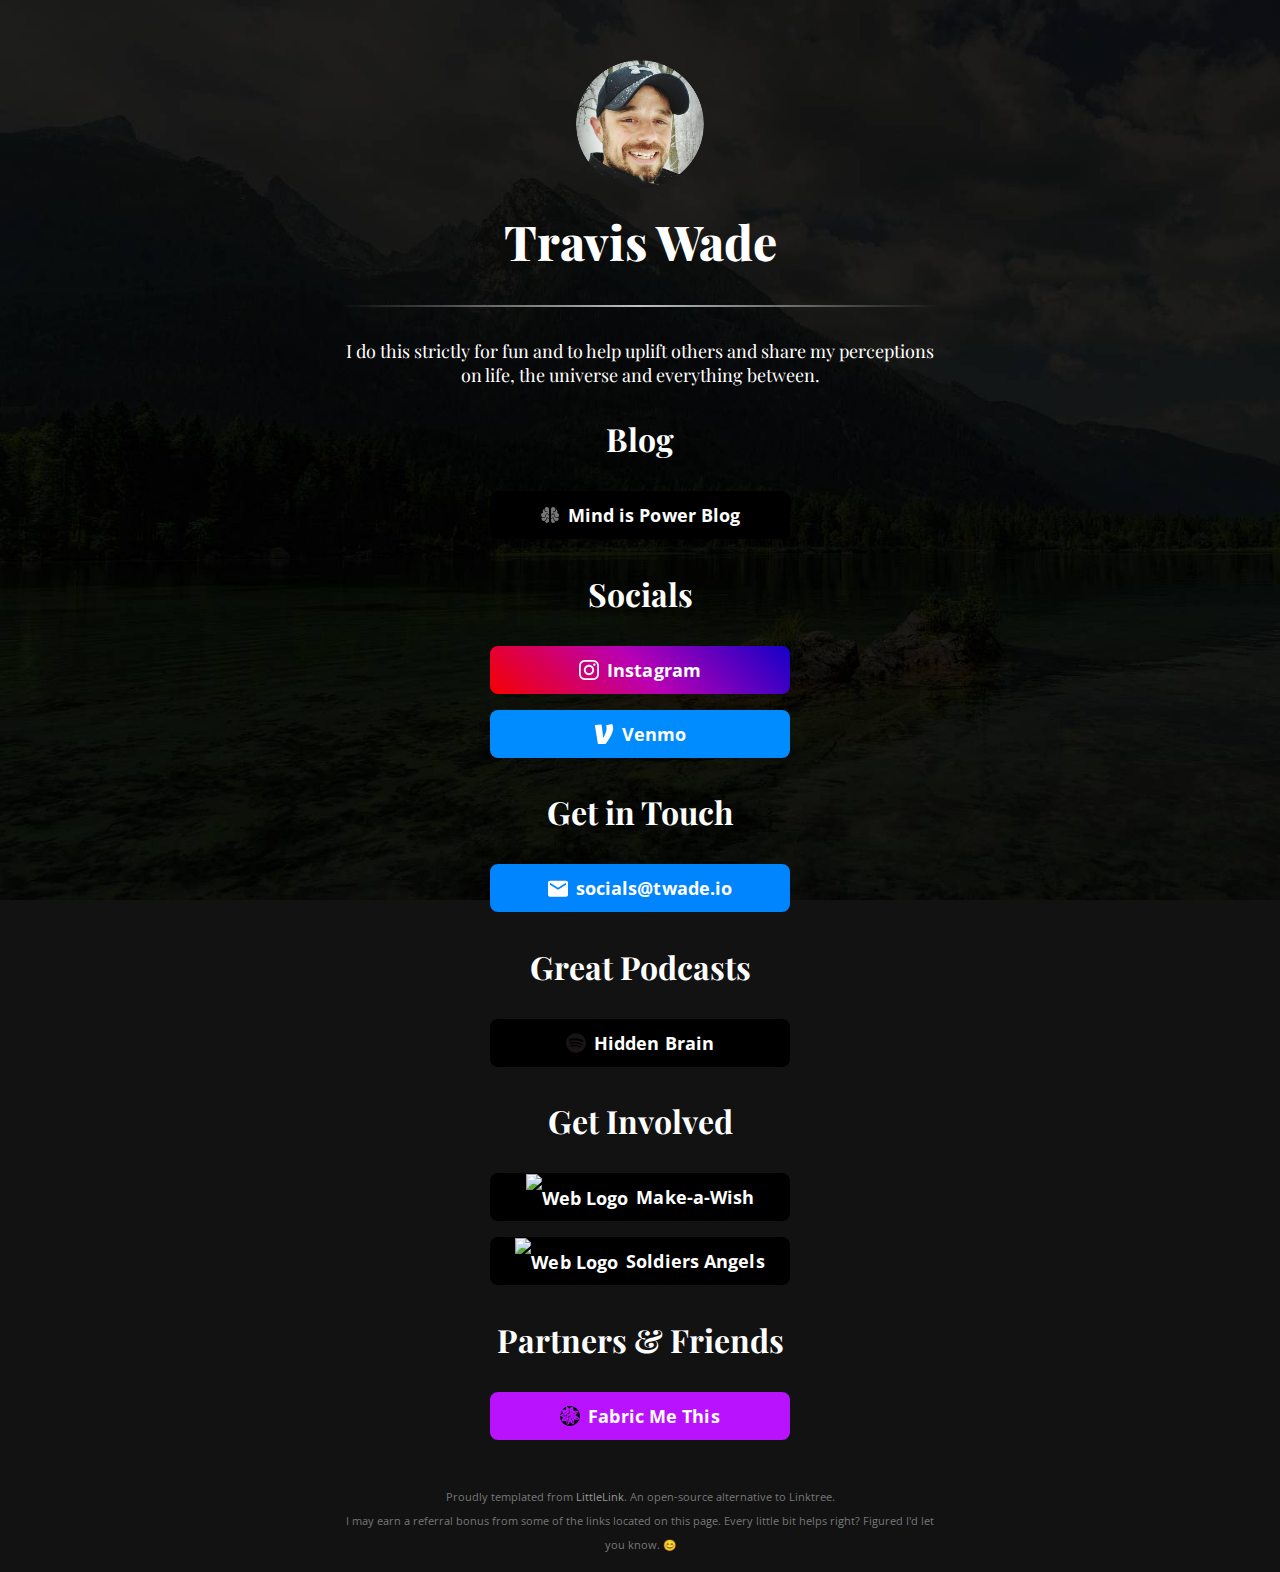
==== index.html @ ee220a5f "few updates" ====
<!DOCTYPE html>
<html lang="en">

<head>

  <!-- Page Information -->
  <meta charset="utf-8">
  <title>Travis Wade</title>
  <meta name="description" content="All links for Travis Wade. I do this strictly for fun and to help uplift others and share my perceptions on life, the universe and everything between.">
  <meta name="author" content="Travis Wade">
  <meta property="og:locale" content="en_US" />
  <meta property="og:type" content="website" />
  <meta property="og:title" content="Travis Wade" />
  <meta property="og:description" content="All links for Travis Wade. I do this strictly for fun and to help uplift others and share my perceptions on life, the universe and everything between." />
  <meta property="og:url" content="https://links.twade.io/" />
  <meta property="og:site_name" content="Travis Wade" />	  

  <!-- Facebook opengraph markup -->
  <meta property="og:title" content="Travis Wade">
  <meta property="og:type" content="website" />
  <meta property="og:url" content="https://links.twade.io/"/>
  <meta property="og:image" content="https://links.twade.io/images/opengraph.jpg">
  <meta property="og:description" content="All links for Travis Wade. I do this strictly for fun and to help uplift others and share my perceptions on life, the universe and everything between.">
  <meta property="og:img:alt" content="All links for Travis Wade. I do this strictly for fun and to help uplift others and share my perceptions on life, the universe and everything between.">

  <!-- Twitter card markup -->
  <meta name="twitter:card" content="summary_large_image">
  <meta name="twitter:title" content="Travis Wade">
  <meta name="twitter:description" content="All links for Travis Wade. I do this strictly for fun and to help uplift others and share my perceptions on life, the universe and everything between.">
  <meta name="twitter:image" content="https://links.twade.io/images/opengraph.jpg">

  <!-- Mobile Specific Metas -->
  <meta name="viewport" content="width=device-width, initial-scale=1">

  <!-- FONT -->
  <link rel="preconnect" href="https://fonts.googleapis.com">
  <link rel="preconnect" href="https://fonts.gstatic.com" crossorigin>  
  <link href="https://fonts.googleapis.com/css?family=Open+Sans:400,600,700,800&display=swap" rel="stylesheet">
  <link href="https://fonts.googleapis.com/css2?family=Open+Sans:ital,wght@0,300;0,400;0,500;0,600;0,700;0,800;1,300;1,400;1,500;1,600;1,700;1,800&family=Playfair+Display&family=Roboto:ital,wght@0,100;0,300;0,400;0,500;0,700;0,900;1,100;1,300;1,400;1,500;1,700;1,900&display=swap" rel="stylesheet">

  <!-- CSS -->
  <link rel="stylesheet" href="css/normalize.css">
  <link rel="stylesheet" href="css/skeleton-dark.css">
  <link rel="stylesheet" href="css/brands.css">
  <link rel="stylesheet" href="css/extra-css.css">

  <!-- Favicon -->
  <link rel="icon" type="image/png" href="images/TravisCircle-Small.png">

</head>

<body>

  <!-- Primary Page Layout -->
  <div class="container">
    <div class="row">
      <div class="column" style="margin-top: 10%">
        
        <!-- Your Image Here -->
        <img src="images/TravisCircle-Small.png" class="avatar" srcset="images/TravisCircle-Small-2x.png 2x" alt="Travis Wade Logo">

        <!-- Title -->
        <h1 class="h1_bio">Travis Wade</h1>
        <hr>

        <!-- Short Bio -->
        <p class="p_bio">I do this strictly for fun and to help uplift others and share my perceptions on life, the universe and everything between.</p>

        <!--

          ## Breaking down <a> attributes:
          
          1.) class="button button-default" | The first "button" here is telling this <a> tag that it should make this element a button and applies the default styling in `css/brands.css`.
          The second portion, button-default, is declaring the specific brand style you would like to apply. Here we're applying the "default" style and color.
          If you want to make this button to use the brand colors for Discord, just change "button-default" to "button-discord". Brands are found in `css/brands.css`. You can always edit & add your own there.

          2.) Replace the # in href="#" with the desired target URL for the button.

          3.) target="_blank" | This attribute opens links in a new tab. Remove this attribute to prevent links from opening in a new tab.

          4.) rel="noopener" | This attribute instructs the browser to navigate to the target resource without granting the new browsing context access to the document that opened it.
          This is especially useful when opening untrusted links. https://developer.mozilla.org/en-US/docs/Web/HTML/Link_types/noopener

          ## Breaking down the <img> attributes:
          
          1.) class="icon" | This class is telling the <img> tag that it should use the styling for icons found in `css/brands.css`.

          2.) src="icons/[icon_name].svg" | This defines the icon you would like to display from the icons/ folder. For example, you can change this to src="icons/discord.svg" to use the Discord icon.
          Add your own 24x24 icons to the "icons" folder to reference them. We recommend providing a SVG.

          3.) alt="Example Logo" | This alt attribute helps provides alternate text for an image, this can assist users who use screen readers. 

        -->

        <!-- BLOG -->

        <h2 class="h2_link_title">
          Blog
        </h2>

        <a class="button button-web" href="https://mindispower.io/" target="_blank" rel="noopener">
          <img class="icon" src="images/icons/mind-is-power-svg.svg" alt="Mind is Power">Mind is Power Blog</a>
        <br> 

        <!-- SOCIALS -->
        <h2 class="h2_link_title">
          Socials
        </h2>

        <!-- Instagram -->
        <a class="button button-instagram" href="https://www.instagram.com/tn_wade/" target="_blank" rel="noopener">
          <img class="icon" src="images/icons/instagram.svg" alt="Instagram Logo">Instagram</a>
        <br>

        <!-- Venmo -->
        <a class="button button-venmo" href="https://go.twade.io/venmo" target="_blank" rel="noopener">
          <img class="icon" src="images/icons/venmo.svg" alt="">Venmo</a>
        <br>

        <!-- Email -->
        <h2 class="h2_link_title">
          Get in Touch
        </h2>

        <a class="button button-default" href="mailto:socials@twade.io" target="_blank" rel="noopener">
          <img class="icon" src="images/icons/email.svg" alt="Email Icon">socials@twade.io</a>
        <br>

        <!-- Podcasts -->
        <h2 class="h2_link_title">
          Great Podcasts
        </h2>

        <a class="button button-web" href="https://open.spotify.com/show/20Gf4IAauFrfj7RBkjcWxh" target="_blank" rel="noopener">
          <img class="icon" src="images/icons/spotify.svg" alt="Hidden Brain Podcast">Hidden Brain</a>
        <br>

        <!-- Volunteering -->
        <h2 class="h2_link_title">
          Get Involved
        </h2>

        <a class="button button-web" href="https://go.twade.io/makeawish" target="_blank" rel="noopener">
          <img class="icon" src="images/icons/web.svg" alt="Web Logo">Make-a-Wish</a>
        <br>
		
        <a class="button button-web" href="https://go.twade.io/soldiersangels" target="_blank" rel="noopener">
          <img class="icon" src="images/icons/web.svg" alt="Web Logo">Soldiers Angels</a>
        <br>

        <!-- Partners -->
        <h2 class="h2_link_title">
          Partners & Friends
        </h2>

        <a class="button button-fmt" href="https://www.fabricmethis.com" target="_blank" rel="noopener">
          <img class="icon" src="images/icons/FMT_Logo_Small.svg" alt="Fabric Me This">Fabric Me This</a>

        <!-- Other Projects 
        <h2 class="h2_link_title">
          Other Projects
        </h2>
        
        <a class="button button-web" href="https://cv.twade.io/" target="_blank" rel="noopener">
          <img class="icon" src="images/icons/web.svg" alt="Web Logo">Curriculum Vitae</a>

        <a class="button button-web" href="https://pics.twade.io/" target="_blank" rel="noopener">
          <img class="icon" src="images/icons/web.svg" alt="Web Logo">Photography</a>          

        <a class="button button-web" href="https://docs.twade.io/" target="_blank" rel="noopener">
          <img class="icon" src="images/icons/web.svg" alt="Web Logo">Personal Wiki</a>

        <a class="button button-web" href="https://blog.twade.io/" target="_blank" rel="noopener">
          <img class="icon" src="images/icons/web.svg" alt="Web Logo">Personal Blog</a>          
            
        <a class="button button-web" href="https://markdown.twade.io/" target="_blank" rel="noopener">
          <img class="icon" src="images/icons/web.svg" alt="Web Logo">Online Markdown Editor</a>            

        <a class="button button-web" href="https://hello.twade.io" target="_blank" rel="noopener">
          <img class="icon" src="images/icons/web.svg" alt="Web Logo">Just saying Hello</a>

        <a class="button button-web" href="https://www.somewebsiteontheinternet.com/" target="_blank" rel="noopener">
          <img class="icon" src="images/icons/web.svg" alt="Web Logo">A Website on the Internet</a>
        -->
        <!-- Footer -->        
        <br>
        <br>
        <p class="footer-p">Proudly templated from <a class="littlelink" href="https://littlelink.io" target="_blank" rel="noopener">LittleLink</a>. An open-source alternative to Linktree.
        <br>
        I may earn a referral bonus from some of the links located on this page. Every little bit helps right? Figured I'd let you know. &#128522
        </p>
        <!-- <p class="footer-p">I may earn a referral bonus from some of the links located on this page. Every little bit helps right? Figured I'd let you know. &#128522</p> -->
      </div>
    </div>
  </div>

<!-- End Document -->
</body>
</html>
---- css/skeleton-dark.css ----
/*
* littlelink V1
* https://littlelink.com
* Free to use under the MIT license.
* http://www.opensource.org/licenses/mit-license.php
* 12/21/2019
*
* Built using:
*
* Skeleton V2.0.4
* Copyright 2014, Dave Gamache
* www.getskeleton.com
* Free to use under the MIT license.
* http://www.opensource.org/licenses/mit-license.php
* 12/29/2014
*/

/* Table of contents
––––––––––––––––––––––––––––––––––––––––––––––––––
- Grid
- Base Styles
- Typography
- Links
- Code
- Spacing
- Utilities
*
* You'll find the button css in css/brands.css.
*
*/

/* Grid
–––––––––––––––––––––––––––––––––––––––––––––––––– */
.container {
  position: relative;
  width: 100%;
  max-width: 600px;
  text-align: center;
  margin: 0 auto;
  padding: 0 20px;
  box-sizing: border-box;
}
.container-left {
  position: relative;
  width: 100%;
  max-width: 600px;
  text-align: left;
  margin: 0 auto;
  padding: 0 20px;
  box-sizing: border-box;
}
.column {
  position: center;
  width: 100%;
  float: center;
  box-sizing: border-box;
}

/* For devices larger than 400px */
@media (min-width: 400px) {
  .container {
    width: 85%;
    padding: 0;
  }
}

/* For devices larger than 550px */
@media (min-width: 550px) {
  .container {
    width: 80%;
  }
  .column,
  .columns {
    margin-left: 0;
  }
  .column:first-child,
  .columns:first-child {
    margin-left: 0;
  }
}

/* Base Styles
–––––––––––––––––––––––––––––––––––––––––––––––––– */
/* NOTE
html is set to 62.5% so that all the REM measurements throughout Skeleton
are based on 10px sizing. So basically 1.5rem = 15px :) */

html {
  font-size: 100%;
  color-scheme: dark;
  background-image: url('../images/links-bg.jpg');
  background-repeat: no-repeat;
  background-attachment: fixed;
  background-size: cover;  
}
body {
  font-size: 18px;
  line-height: 24px;
  font-weight: 400;
  font-family: "Open Sans", "HelveticaNeue", "Helvetica Neue", Helvetica, Arial,
    sans-serif;
	
}

/* Typography
–––––––––––––––––––––––––––––––––––––––––––––––––– */
h1 {
  margin-top: 0;
  margin-bottom: 16px;
  font-weight: 800;
}
h1 {
  font-size: 24px;
  line-height: 64px;
  letter-spacing: 0;
}

/* Larger than phablet */
@media (min-width: 550px) {
  h1 {
    font-size: 48px;
    line-height: 96px;
  }
}

p {
  margin-top: 0;
}

/* Links
–––––––––––––––––––––––––––––––––––––––––––––––––– */
a {
  color: #0085ff;
}
a:hover {
  color: #0085ff;
}

/* Code
–––––––––––––––––––––––––––––––––––––––––––––––––– */
code {
  padding: 0.2rem 0.5rem;
  margin: 0 0.2rem;
  font-size: 90%;
  white-space: nowrap;
  background: #f1f1f1;
  border: 1px solid #e1e1e1;
  border-radius: 4px;
}
pre > code {
  display: block;
  padding: 1rem 1.5rem;
  white-space: pre;
}

/* Spacing
–––––––––––––––––––––––––––––––––––––––––––––––––– */
button,
.button {
  margin-bottom: 1rem;
}
input,
textarea,
select,
fieldset {
  margin-bottom: 1.5rem;
}
pre,
blockquote,
dl,
figure,
p,
ol {
  margin-bottom: 2.5rem;
}

/* Utilities
–––––––––––––––––––––––––––––––––––––––––––––––––– */
.u-full-width {
  width: 100%;
  box-sizing: border-box;
}
.u-max-full-width {
  max-width: 100%;
  box-sizing: border-box;
}
.u-pull-right {
  float: right;
}
.u-pull-left {
  float: left;
}

/* Misc
–––––––––––––––––––––––––––––––––––––––––––––––––– */
hr {
  margin-top: 3rem;
  margin-bottom: 3.5rem;
  border-width: 0;
  border-top: 1px solid #e1e1e1;
}
/* Radius values:

10%-40%: Squircles
50% (default): True circle
*/
.avatar {
  width: 128px;
  height: 128px;
  object-fit: cover;
  background-position: center;
  border-radius: 50%;
}
---- css/brands.css ----
/*
* littlelink.io
* Skeleton V2.0.4
* Copyright 2014, Dave Gamache
* www.getskeleton.com
* Free to use under the MIT license.
* http://www.opensource.org/licenses/mit-license.php
* 12/29/2014
*/

/*
* Built using on:
* Skeleton V2.0.4
* Copyright 2014, Dave Gamache
* www.getskeleton.com
* Free to use under the MIT license.
* http://www.opensource.org/licenses/mit-license.php
* 12/29/2014
*/

/* Table of contents
––––––––––––––––––––––––––––––––––––––––––––––––––

- Buttons
- Brand Styles

*/

/* Buttons
–––––––––––––––––––––––––––––––––––––––––––––––––– */

.button,
button {
  display: inline-block;
  text-decoration: none;
  height: 48px;
  text-align: center;
  vertical-align: middle;
  font-size: 18px;
  width: 300px;
  font-weight: 700;
  line-height: 48px;
  letter-spacing: 0.1px;
  white-space: wrap;
  border-radius: 8px;
  cursor: pointer;
}
button:hover,
.button:focus {
  color: #333;
  border-color: #888;
  outline: 0;
}
.button.button-primary {
  color: #fff;
  filter: brightness(90%);
}
.button.button-primary:hover,
.button.button-primary:focus {
  color: #fff;
  filter: brightness(90%);
}

/* Brand Icons
–––––––––––––––––––––––––––––––––––––––––––––––––– */

.icon {
  padding: 0px 8px 3.5px 0px;
  vertical-align: middle;
  width: 20px;
  height: 20px;
}

/* Brand Styles
–––––––––––––––––––––––––––––––––––––––––––––––––– */

/* Default (this is great for your own brand color!) */
.button.button-default {
  color: #ffffff;
  background-color: #0085ff;
}
.button.button-default:hover,
.button.button-default:focus {
  filter: brightness(90%);
}

/* FMT */
.button.button-fmt {
  color: #ffffff;
  background-color: #b912ff;
}
.button.button-spotify:hover,
.button.button-spotify:focus {
  filter: brightness(90%);
}

/* Amazon */
.button.button-amazon {
  color: #000000;
  background-color: #ffffff;
}
.button.button-amazon:hover,
.button.button-amazon:focus {
  filter: brightness(90%);
}

/* Apple App Store */
.button.button-appstore {
  color: #ffffff;
  background-color: #000000;
}
.button.button-appstore:hover,
.button.button-appstore:focus {
  filter: brightness(90%);
}

/* Bandcamp */
.button.button-bandcamp {
  color: #ffffff;
  background-color: #1d9fc3;
}
.button.button-bandcamp:hover,
.button.button-bandcamp:focus {
  filter: brightness(90%);
}

/* Buy Me a Coffee */
.button.button-coffee {
  color: #100a26;
  background-color: #ffdd00;
}
.button.button-coffee:hover,
.button.button-coffee:focus {
  filter: brightness(90%);
}

/* Ko-fi */
.button.button-ko-fi {
  color: #ffffff;
  background-color: #13C3FF;
}
.button.button-ko-fi:hover,
.button.button-ko-fi:focus {
  filter: brightness(90%);
}

/* Cash App */
.button.button-cashapp {
  color: #ffffff;
  background-image: linear-gradient(to bottom, #00d64b, #00c244);
}
.button.button-cashapp:hover,
.button.button-cashapp:focus {
  filter: brightness(90%);
}

/* dev.to */
.button.button-dev-to {
  color: #000000;
  background-color: #f5f5f5;
}
.button.button-dev-to:hover,
.button.button-dev-to:focus {
  filter: brightness(90%);
}

/* Discord */
.button.button-discord {
  color: #ffffff;
  background-color: #5865f2;
}
.button.button-discord:hover,
.button.button-discord:focus {
  filter: brightness(90%);
}

/* Etsy */
.button.button-etsy {
  color: #ffffff;
  background-color: #F45800;
}
.button.button-etsy:hover,
.button.button-etsy:focus {
  filter: brightness(90%);
}

/* Facebook */
.button.button-faceb {
  color: #ffffff;
  background-color: #1877f2;
}
.button.button-faceb:hover,
.button.button-faceb:focus {
  filter: brightness(90%);
}

/* Facebook Messenger */
.button.button-messenger {
  color: #ffffff;
  background-image: linear-gradient(
    25deg,
    #0099ff,
    #5f5dff,
    #a033ff,
    #c740cc,
    #ff5280,
    #ff7061
  );
}
.button.button-messenger:hover,
.button.button-messenger:focus {
  filter: brightness(90%);
}

/* Figma */
.button.button-figma {
  color: #ffffff;
  background-color: #000000;
}
.button.button-figma:hover,
.button.button-figma:focus {
  filter: brightness(90%);
}

/* Flickr */
.button.button-flickr {
  color: #ffffff;
  background-color: #000000;
}
.button.button-flickr:hover,
.button.button-flickr:focus {
  filter: brightness(90%);
}

/* Github */
.button.button-github {
  color: #ffffff;
  background-color: #000000;
}
.button.button-github:hover,
.button.button-github:focus {
  filter: brightness(90%);
}

/* Gitlab */
.button.button-gitlab {
  color: #ffffff;
  background-color: #6151b2;
}
.button.button-gitlab:hover,
.button.button-gitlab:focus {
  filter: brightness(90%);
}

/* Goodreads */
.button.button-goodreads {
  color: #333333;
  background-color: #f3f1e6;
}
.button.button-goodreads:hover,
.button.button-goodreads:focus {
  filter: brightness(90%);
}

/* Google Play Store */
.button.button-playstore {
  color: #FFFFFF;
  background-color: #000000;
}
.button.button-playstore:hover,
.button.button-playstore:focus {
  filter: brightness(90%);
}

/* Instagram */
.button.button-instagram {
  color: #ffffff;
  background-image: linear-gradient(-135deg, #1400c8, #b900b4, #f50000);
}
.button.button-instagram:hover,
.button.button-instagram:focus {
  filter: brightness(90%);
}

/* kickstarter */
.button.button-kickstarter {
  color: #ffffff;
  background-color: #05ce78;
}
.button.button-kickstarter:hover,
.button.button-kickstarter:focus {
  filter: brightness(90%);
}

/* Kit */
.button.button-kit {
  color: #ffffff;
  background-color: #000000;
}
.button.button-kit:hover,
.button.button-kit:focus {
  filter: brightness(90%);
}

/* LinkedIn */
.button.button-linked {
  color: #ffffff;
  background-color: #2867b2;
}
.button.button-linked:hover,
.button.button-linked:focus {
  filter: brightness(90%);
}

/* Mastodon */
.button.button-mastodon {
  color: #ffffff;
  background-color: #1f232b;
}
.button.button-mastodon:hover,
.button.button-mastodon:focus {
  filter: brightness(90%);
}

/* Medium */
.button.button-medium {
  color: #ffffff;
  background-color: #000000;
}
.button.button-medium:hover,
.button.button-medium:focus {
  filter: brightness(90%);
}

/* Notion */
.button.button-notion {
  color: #000000;
  border-style: solid;
  border-color: #000000;
  border-width: 2px;
  background-color: #ffffff;
}
.button.button-notion:hover,
.button.button-notion:focus {
  filter: brightness(90%);
}

/* OnlyFans */
.button.button-onlyfans {
  color: #ffffff;
  background-color: #00AEEF;
}
.button.button-onlyfans:hover,
.button.button-onlyfans:focus {
  filter: brightness(90%);
}

/* Patreon */
.button.button-patreon {
  color: #ffffff;
  background-color: #ff424d;
}
.button.button-patreon:hover,
.button.button-patreon:focus {
  filter: brightness(90%);
}

/* PayPal */
.button.button-paypal {
  color: #ffffff;
  background-color: #003087;
}
.button.button-paypal:hover,
.button.button-paypal:focus {
  filter: brightness(90%);
}

/* Pinterest */
.button.button-pinterest {
  color: #000000;
  background-color: #ffe2eb;
}
.button.button-pinterest:hover,
.button.button-pinterest:focus {
  filter: brightness(90%);
}

/* Producthunt */
.button.button-producthunt {
  color: #da552f;
  border-style: solid;
  border-color: #da552f;
  border-width: 2px;
  background-color: #ffffff;
}
.button.button-producthunt:hover,
.button.button-producthunt:focus {
  filter: brightness(90%);
}

/* Reddit */
.button.button-reddit {
  color: #000000;
  background-color: #d7dfe2;
}
.button.button-reddit:hover,
.button.button-reddit:focus {
  filter: brightness(90%);
}

/* Signal */
.button.button-signal {
  color: #ffffff;
  background-color: #3a76f0;
}
.button.button-signal:hover,
.button.button-signal:focus {
  filter: brightness(90%);
}

/* Skoob */
.button.button-skoob {
  color: #ffffff;
  background-color: #3189c8;
}
.button.button-skoob:hover,
.button.button-skoob:focus {
  filter: brightness(90%);
}

/* Snapchat */
.button.button-snapchat {
  color: #000000;
  background-color: #fffc00;
}
.button.button-snapchat:hover,
.button.button-snapchat:focus {
  filter: brightness(90%);
}

/* SoundCloud */
.button.button-soundcloud {
  color: #ffffff;
  background-color: #ff5500;
}
.button.button-soundcloud:hover,
.button.button-soundcloud:focus {
  filter: brightness(90%);
}

/* Spotify */
.button.button-spotify {
  color: #ffffff;
  background-color: #000000;
}
.button.button-spotify:hover,
.button.button-spotify:focus {
  filter: brightness(90%);
}

/* Steam */
.button.button-steam {
  color: #ffffff;
  background-color: #171a21;
}
.button.button-steam:hover,
.button.button-steam:focus {
  filter: brightness(90%);
}

/* Telegram */
.button.button-telegram {
  color: #ffffff;
  background-color: #3faee8;
}
.button.button-telegram:hover,
.button.button-telegram:focus {
  filter: brightness(90%);
}

/* Threads */
.button.button-threads {
  color: #FFFFFF;
  background-color: #000000;
  border: 1px solid #FFFFFF;
}
.button.button-threads:hover,
.button.button-threads:focus {
  filter: brightness(90%);
}

/* Threema */
.button.button-threema {
  color: #000000;
  background-color: #3fe669;
}
.button.button-threema:hover,
.button.button-threema:focus {
  filter: brightness(90%);
}

/* TikTok */
.button.button-tiktok {
  color: #ffffff;
  background-color: #000000;
}
.button.button-tiktok:hover,
.button.button-tiktok:focus {
  filter: brightness(90%);
}

/* Trello */
.button.button-trello {
  color: #ffffff;
  background-color: #0065ff;
}
.button.button-trello:hover,
.button.button-trello:focus {
  filter: brightness(90%);
}

/* Tumblr */
.button.button-tumb {
  color: #ffffff;
  background-color: #131313;
}
.button.button-tumb:hover,
.button.button-tumb:focus {
  filter: brightness(90%);
}

/* Twitch */
.button.button-twitch {
  color: #ffffff;
  background-color: #9146ff;
}
.button.button-twitch:hover,
.button.button-twitch:focus {
  filter: brightness(90%);
}

/* Twitter */
.button.button-twit {
  color: #ffffff;
  background-color: #1da1f2;
}
.button.button-twit:hover,
.button.button-twit:focus {
  filter: brightness(90%);
}

/* Venmo */
.button.button-venmo {
  color: #ffffff;
  background-color: #008CFF;
}
.button.button-venmo:hover,
.button.button-venmo:focus {
  filter: brightness(90%);
}

/* Vimeo */
.button.button-vimeo {
  color: #ffffff;
  background-color: #1ab7ea;
}
.button.button-vimeo:hover,
.button.button-vimeo:focus {
  filter: brightness(90%);
}

/* VRChat */
.button.button-vrchat {
  color: #000000;
  background-color: #ffffff;
  border: 2px solid black;
}
.button.button-vrchat:hover,
.button.button-vrchat:focus {
  filter: brightness(90%);
}

/* Website */
.button.button-web {
  color: #ffffff;
  background-color: #000000;
}
.button.button-web:hover,
.button.button-web:focus {
  filter: brightness(90%);
}

/* WhatsApp */
.button.button-whatsapp {
  color: #ffffff;
  background-color: #455a64;
}
.button.button-whatsapp:hover,
.button.button-whatsapp:focus {
  filter: brightness(90%);
}

/* Wordpress */
.button.button-wordpress {
  color: #ffffff;
  background-color: #21759b;
}
.button.button-wordpress:hover,
.button.button-wordpress:focus {
  filter: brightness(90%);
}

/* Xing */
.button.button-xing {
  color: #ffffff;
  background-color: #026466;
}
.button.button-xing:hover,
.button.button-xing:focus {
  filter: brightness(90%);
}

/* YouTube */
.button.button-yt {
  color: #ffffff;
  background-color: #000000;
}
.button.button-yt:hover,
.button.button-yt:focus {
  filter: brightness(90%);
}

/* Letterboxd */
.button.button-letterboxd {
  color: #ffffff;
  background-color: #2c3440;
}
.button.button-letterboxd:hover,
.button.button-letterboxd:focus {
  filter: brightness(90%);
}

/* Shop */
.button.button-shop {
  color: #ffffff;
  background-color: #5A31F4;
}
.button.button-shop:hover,
.button.button-shop:focus {
  filter: brightness(90%);
}
---- css/extra-css.css ----
body {
  margin-bottom: 15px;  
}

p.footer-p {
  font-size: .6em;
  color: #777;
  margin-top: 5px;
  margin-bottom: 0;
}

a.littlelink {
  color: #999;
  text-decoration: none;
}

p.p_bio,
h1.h1_bio,
h2.h2_link_title {
  font-family: 'Playfair Display', serif !important;
}

h2.h2_link_title {
  margin-bottom: 2.5rem;
  font-size: 2rem;  
}

hr {
  margin-top: 1rem;
  margin-bottom: 2rem;  
  border: 0;
  height: 2px;
  background-image: linear-gradient(to right, rgba(0, 0, 0, 0), rgb(255 255 255 / 75%), rgba(0, 0, 0, 0));
}
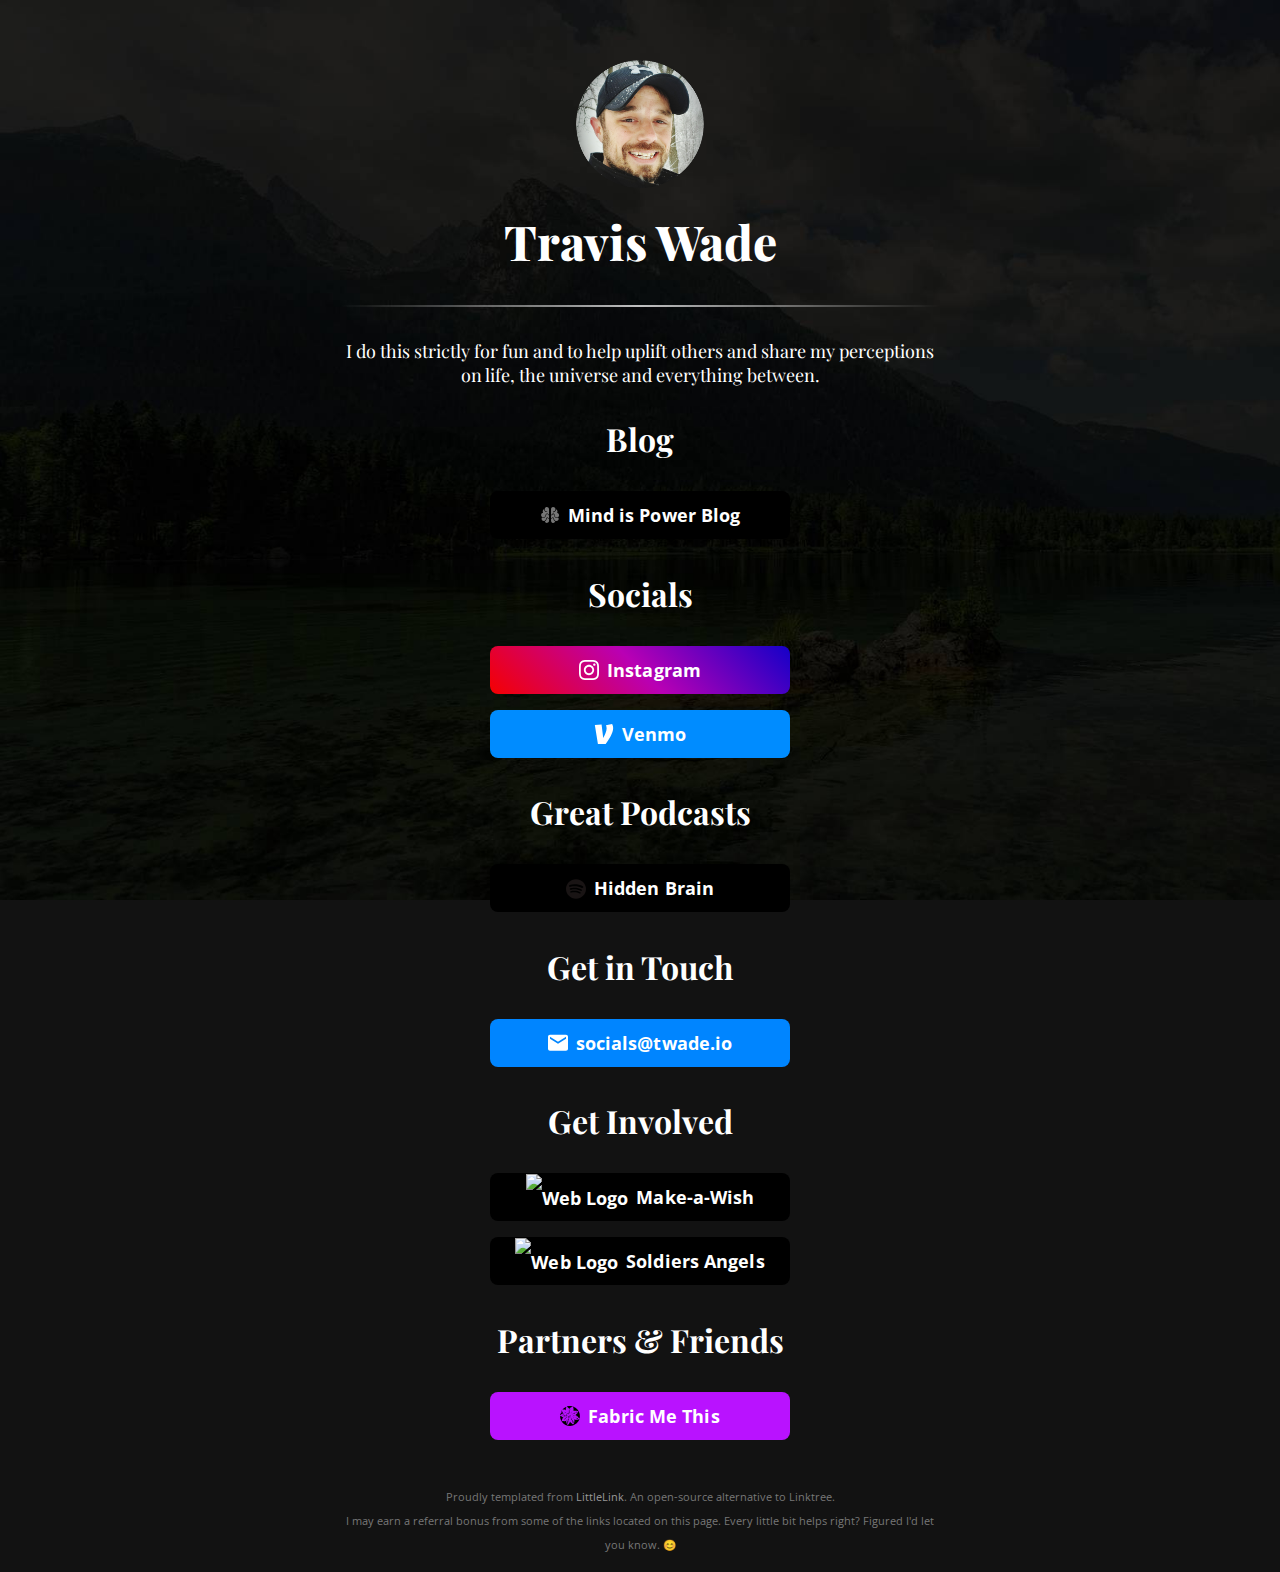
==== commit 54f8b063: "swapped order of podcasts and email" ====
--- a/index.html
+++ b/index.html
@@ -117,6 +117,15 @@
           <img class="icon" src="images/icons/venmo.svg" alt="">Venmo</a>
         <br>
 
+        <!-- Podcasts -->
+        <h2 class="h2_link_title">
+          Great Podcasts
+        </h2>
+
+        <a class="button button-spotify" href="https://open.spotify.com/show/20Gf4IAauFrfj7RBkjcWxh" target="_blank" rel="noopener">
+          <img class="icon" src="images/icons/spotify.svg" alt="Hidden Brain Podcast">Hidden Brain</a>
+        <br>
+
         <!-- Email -->
         <h2 class="h2_link_title">
           Get in Touch
@@ -124,15 +133,6 @@
 
         <a class="button button-default" href="mailto:socials@twade.io" target="_blank" rel="noopener">
           <img class="icon" src="images/icons/email.svg" alt="Email Icon">socials@twade.io</a>
-        <br>
-
-        <!-- Podcasts -->
-        <h2 class="h2_link_title">
-          Great Podcasts
-        </h2>
-
-        <a class="button button-web" href="https://open.spotify.com/show/20Gf4IAauFrfj7RBkjcWxh" target="_blank" rel="noopener">
-          <img class="icon" src="images/icons/spotify.svg" alt="Hidden Brain Podcast">Hidden Brain</a>
         <br>
 
         <!-- Volunteering -->
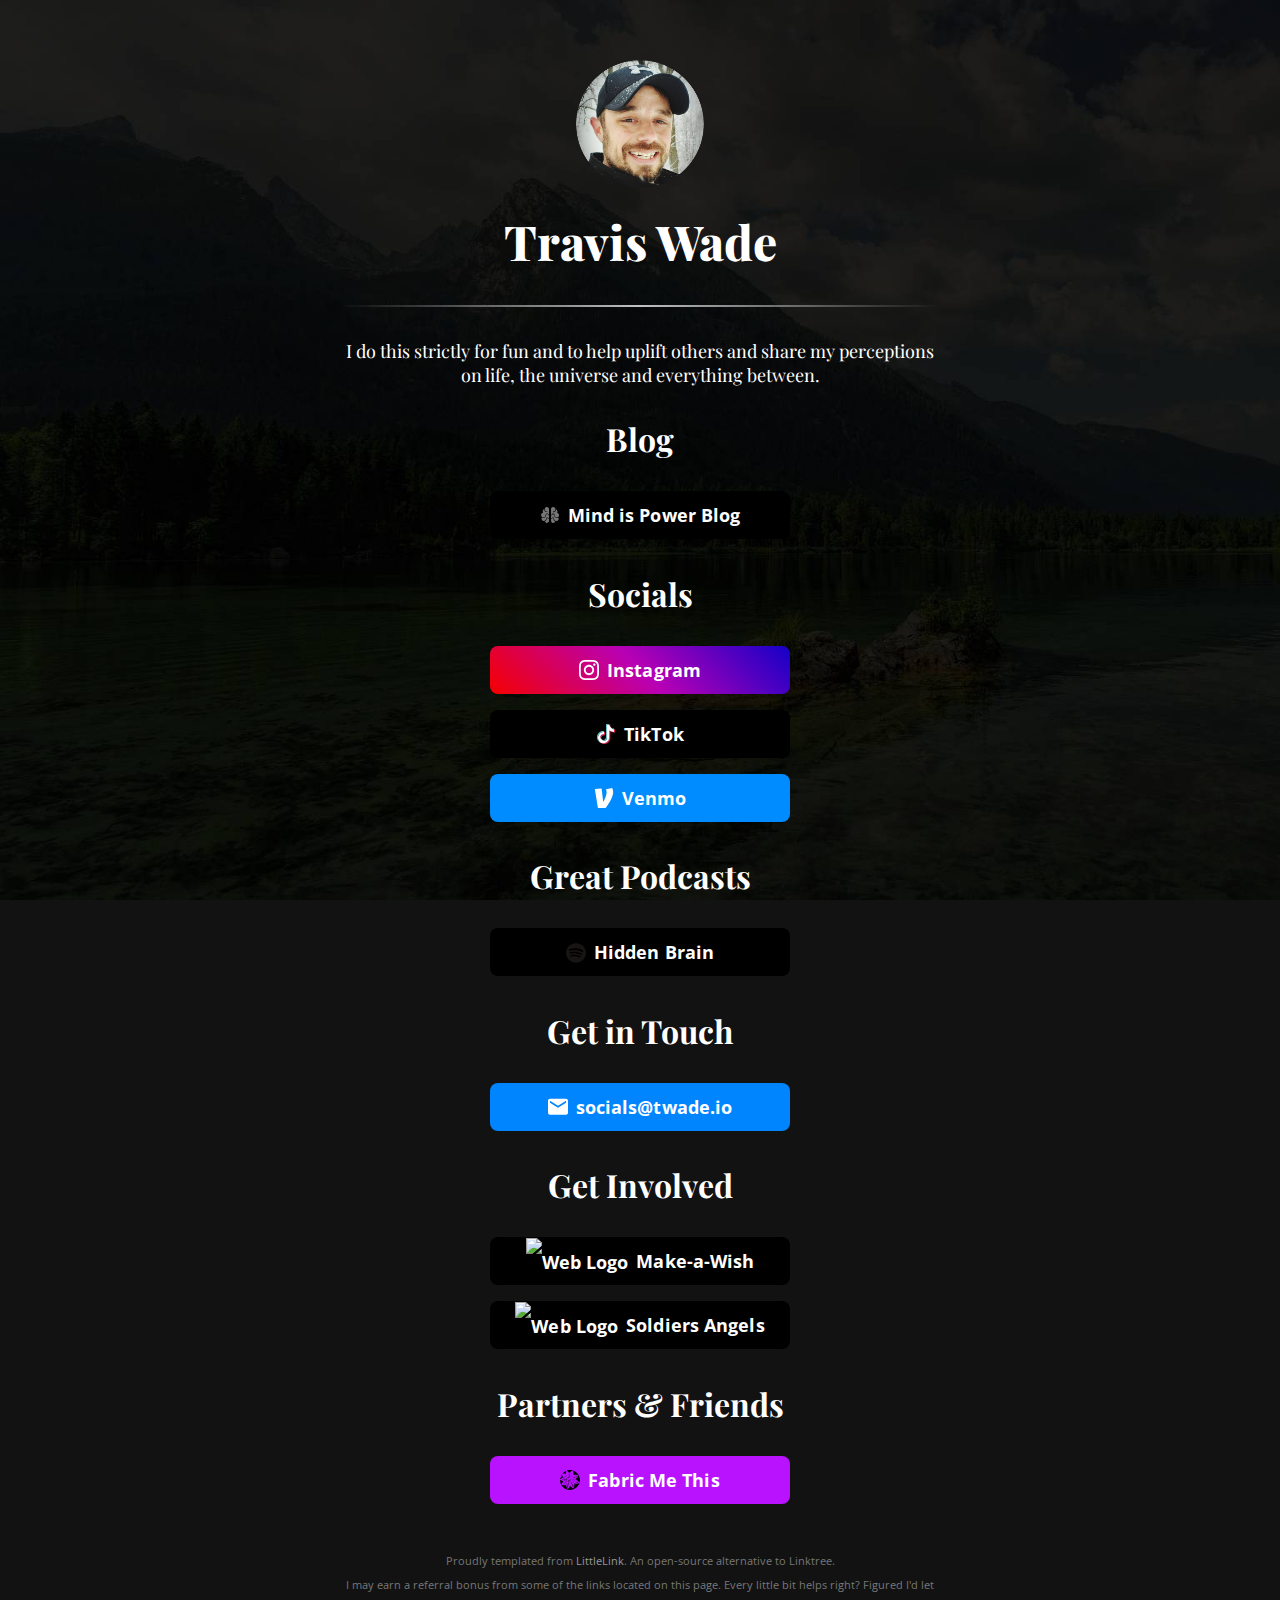
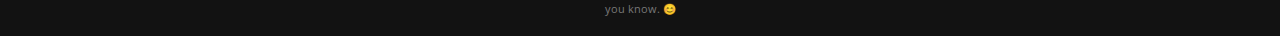
==== commit a004c54b: "added tiktok" ====
--- a/index.html
+++ b/index.html
@@ -112,6 +112,12 @@
           <img class="icon" src="images/icons/instagram.svg" alt="Instagram Logo">Instagram</a>
         <br>
 
+        <!-- TikTok -->
+
+        <a class="button button-tiktok" href="https://www.tiktok.com/@tn_wade" target="_blank" rel="noopener">
+          <img class="icon" src="images/icons/tiktok.svg" alt="">TikTok</a>
+        <br>
+
         <!-- Venmo -->
         <a class="button button-venmo" href="https://go.twade.io/venmo" target="_blank" rel="noopener">
           <img class="icon" src="images/icons/venmo.svg" alt="">Venmo</a>
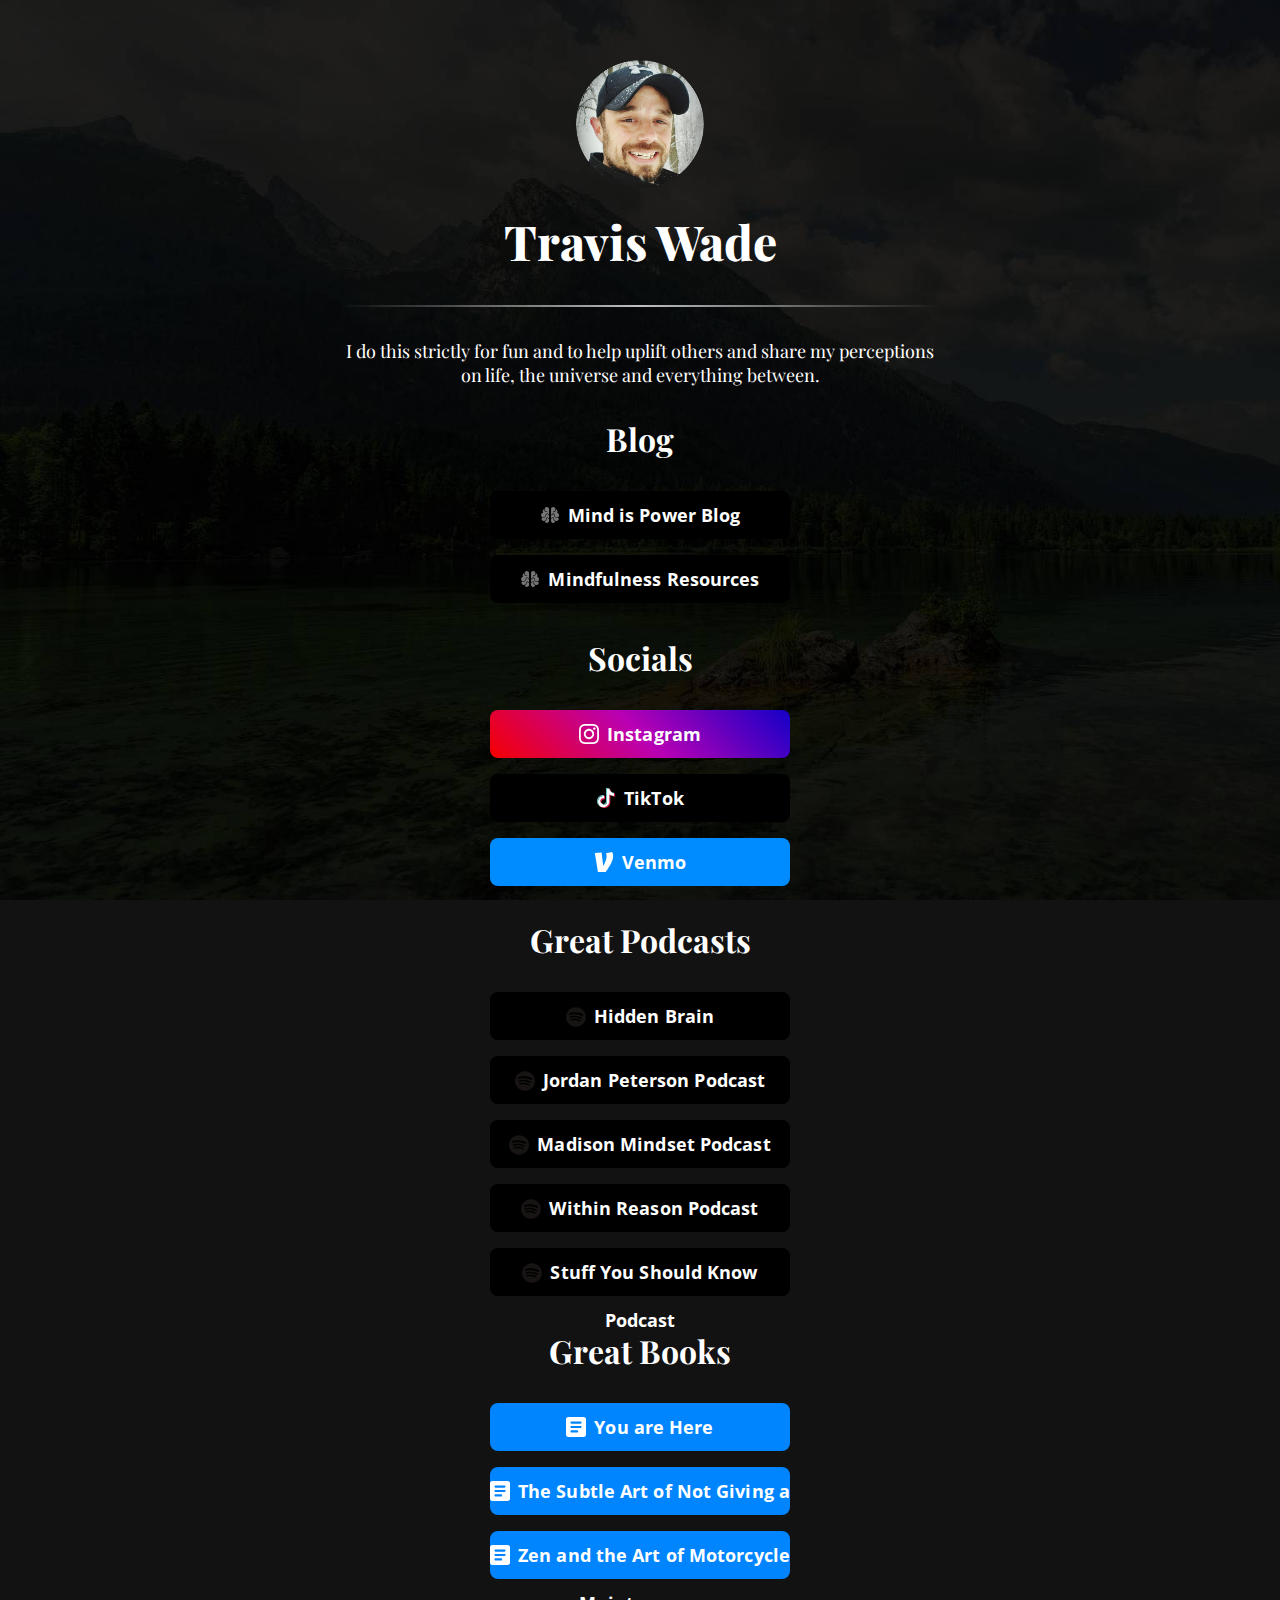
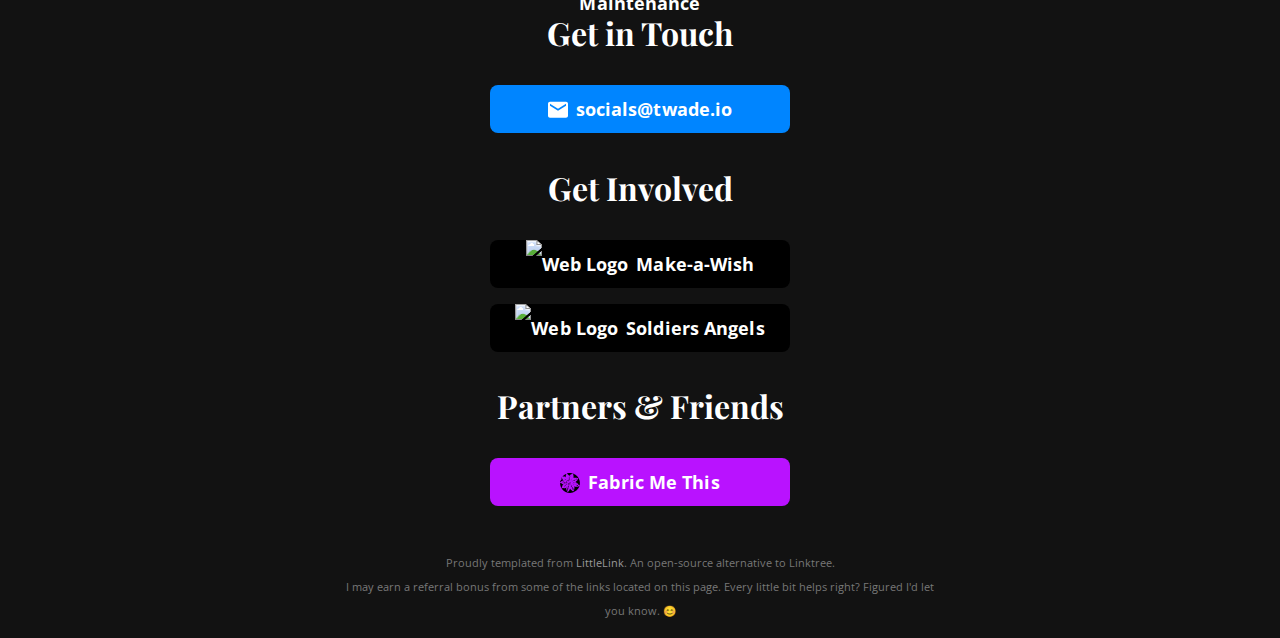
==== commit 588264ef: "added several more items and books" ====
--- a/index.html
+++ b/index.html
@@ -102,6 +102,10 @@
           <img class="icon" src="images/icons/mind-is-power-svg.svg" alt="Mind is Power">Mind is Power Blog</a>
         <br> 
 
+        <a class="button button-web" href="https://mindispower.io/mindfulness-resources/" target="_blank" rel="noopener">
+          <img class="icon" src="images/icons/mind-is-power-svg.svg" alt="Mindfulness Resources">Mindfulness Resources</a>
+        <br>         
+
         <!-- SOCIALS -->
         <h2 class="h2_link_title">
           Socials
@@ -128,9 +132,45 @@
           Great Podcasts
         </h2>
 
-        <a class="button button-spotify" href="https://open.spotify.com/show/20Gf4IAauFrfj7RBkjcWxh" target="_blank" rel="noopener">
+        <a class="button button-spotify" href="https://open.spotify.com/show/20Gf4IAauFrfj7RBkjcWxh?si=2f34bac25aa9421a" target="_blank" rel="noopener">
           <img class="icon" src="images/icons/spotify.svg" alt="Hidden Brain Podcast">Hidden Brain</a>
         <br>
+
+        <a class="button button-spotify" href="https://open.spotify.com/show/1Zw2DKjelPnuEYpydFlhgN?si=767394859f3748b8" target="_blank" rel="noopener">
+          <img class="icon" src="images/icons/spotify.svg" alt="Jordan Peterson Podcast">Jordan Peterson Podcast</a>
+        <br>
+        
+        <a class="button button-spotify" href="https://open.spotify.com/show/7zLXZxbDDJU8MjnRambaiS?si=fe221a8599c94704" target="_blank" rel="noopener">
+          <img class="icon" src="images/icons/spotify.svg" alt="Madison Mindset Podcast">Madison Mindset Podcast</a>
+        <br>
+        
+        <a class="button button-spotify" href="https://open.spotify.com/show/16wUbvDT95dxzpG2KEhakK?si=33faae9bf5f74322" target="_blank" rel="noopener">
+          <img class="icon" src="images/icons/spotify.svg" alt="Within Reason Podcast">Within Reason Podcast</a>
+        <br>
+
+        <a class="button button-spotify" href="https://open.spotify.com/show/16wUbvDT95dxzpG2KEhakK?si=33faae9bf5f74322" target="_blank" rel="noopener">
+          <img class="icon" src="images/icons/spotify.svg" alt="Stuff You Should Know">Stuff You Should Know Podcast</a>
+        <br>          
+
+        <!-- BOOKS -->
+        <h2 class="h2_link_title">
+          Great Books
+        </h2>
+
+        <!-- You are Here -->
+        <a class="button button-default" href="https://amzn.to/3VdhfQ3" target="_blank" rel="noopener">
+          <img class="icon" src="images/icons/generic-blog.svg" alt="You are Here">You are Here</a>
+        <br>
+
+        <!-- The Subtle Art of Not Giving a Fk -->
+        <a class="button button-default" href="https://amzn.to/3XdaBfp" target="_blank" rel="noopener">
+          <img class="icon" src="images/icons/generic-blog.svg" alt="The Subtle Art of Not Giving a Fk">The Subtle Art of Not Giving a Fk</a>
+        <br>        
+
+        <!-- Zen and the Art of Motorcycle Maintenance -->
+        <a class="button button-default" href="https://amzn.to/3XdaBfp" target="_blank" rel="noopener">
+          <img class="icon" src="images/icons/generic-blog.svg" alt="Zen and the Art of Motorcycle Maintenance">Zen and the Art of Motorcycle Maintenance</a>
+        <br>         
 
         <!-- Email -->
         <h2 class="h2_link_title">
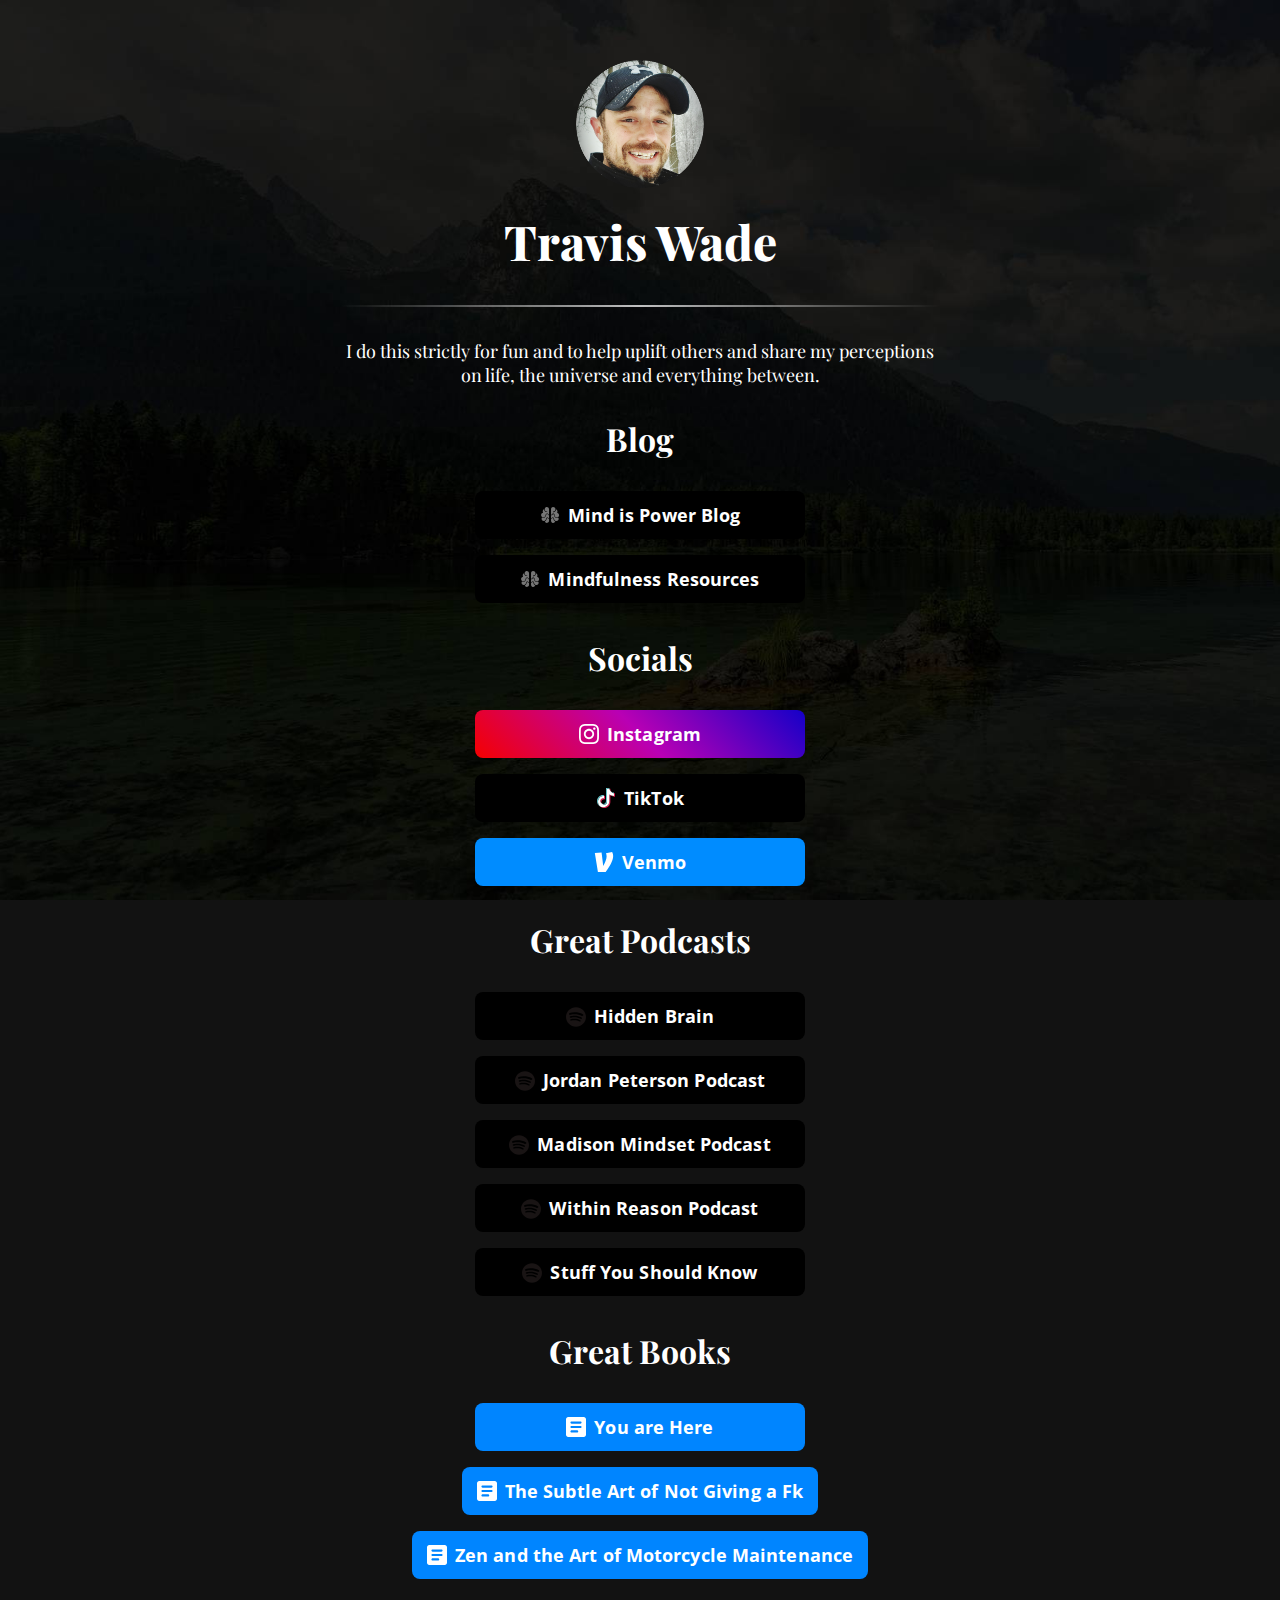
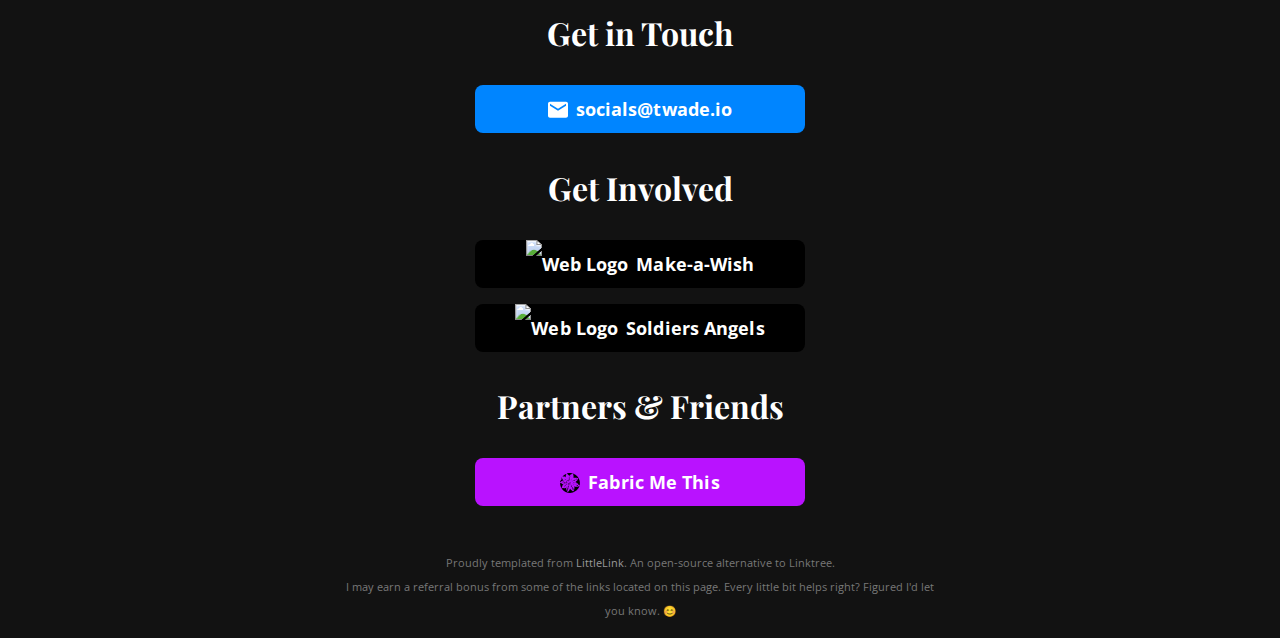
==== commit 9bfaa4a6: "typo and styling" ====
--- a/index.html
+++ b/index.html
@@ -149,7 +149,7 @@
         <br>
 
         <a class="button button-spotify" href="https://open.spotify.com/show/16wUbvDT95dxzpG2KEhakK?si=33faae9bf5f74322" target="_blank" rel="noopener">
-          <img class="icon" src="images/icons/spotify.svg" alt="Stuff You Should Know">Stuff You Should Know Podcast</a>
+          <img class="icon" src="images/icons/spotify.svg" alt="Stuff You Should Know">Stuff You Should Know</a>
         <br>          
 
         <!-- BOOKS -->
--- a/css/extra-css.css
+++ b/css/extra-css.css
@@ -12,6 +12,13 @@
 a.littlelink {
   color: #999;
   text-decoration: none;
+}
+
+.button {
+  width: 300px;
+  min-width: max-content;
+  padding-left: 15px;
+  padding-right: 15px;  
 }
 
 p.p_bio,
